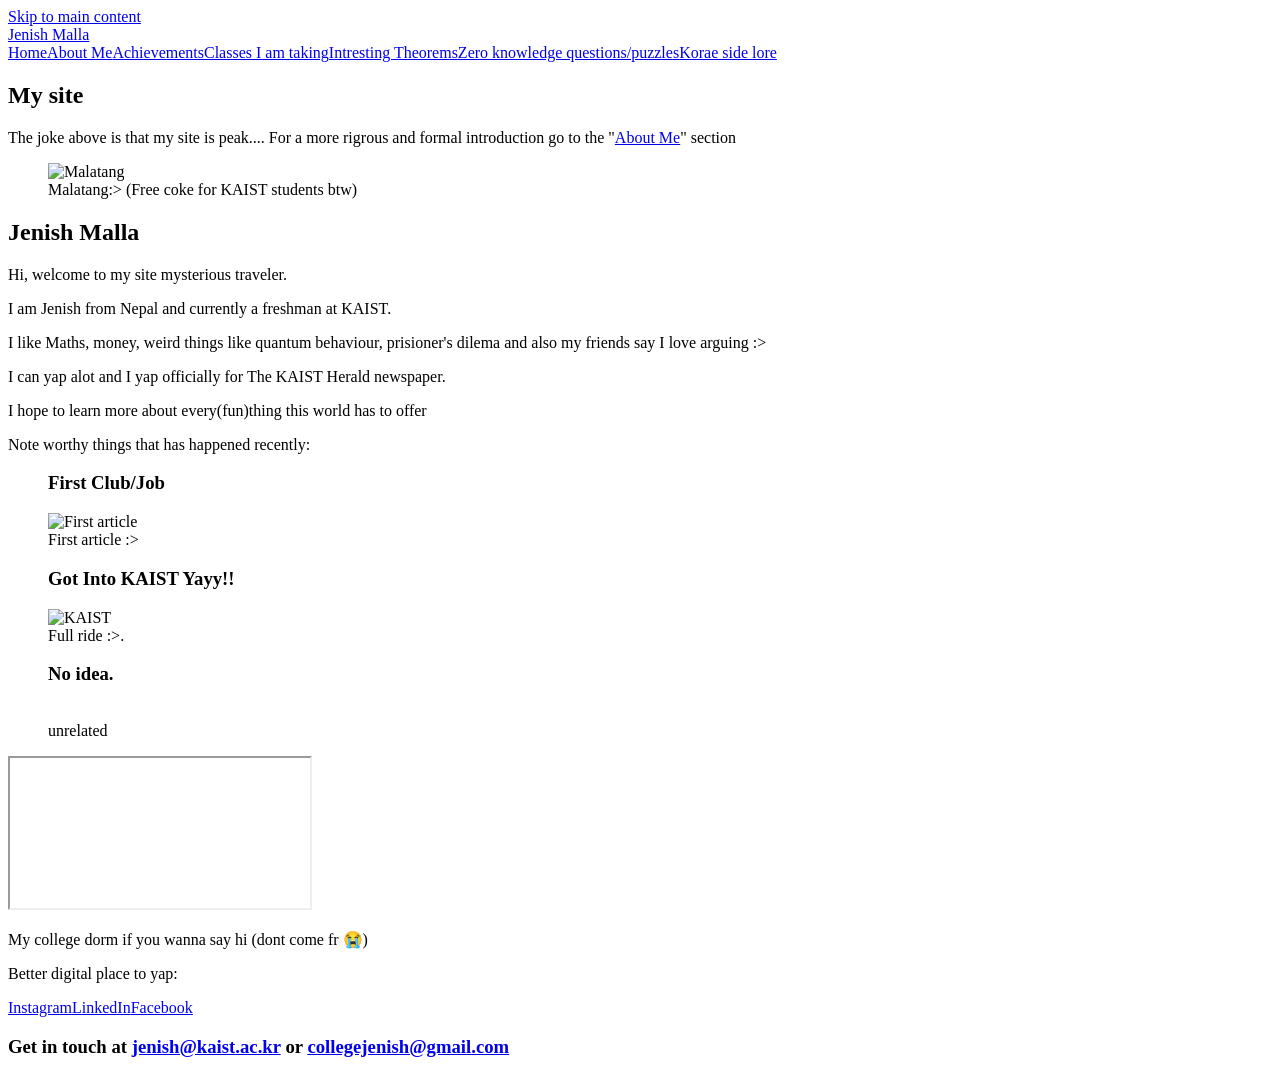
==== index.html @ 9435fa21 "Initial web commit" ====
<!doctype html>
<html lang="en"><head><meta charset="utf-8"><meta name="viewport" content="width=device-width, initial-scale=1">
<title>Jenish Malla</title><meta name="description" content="The joke above is that my site is peak.... For a more rigrous and formal introduction go to the "About Me" section">
<meta property="og:title" content="Jenish Malla"><meta property="og:description" content="The joke above is that my site is peak.... For a more rigrous and formal introduction go to the "About Me" section"><meta property="og:type" content="website"><meta property="og:image" content="https://sites.google.com/sitesv-images-rt/AMxu72sz3TacNTVAq_XIzCHwULqXtLnPaIJdTj80thknKOTr3LV2_f4bvRcqOreRA-nEP10ExGAYdsrzkusTVkuda0BaXIXYwQCCnaX5VAuSLjN8Xh365Q1VxtS74OX1yoAkSpNVx2vGC0ZtzoZ7aYxLaUoD9nvqlHPWVmjlk3dUx8YOaVUr_chDDZuh7yVuyvA=w16383">
<link rel="icon" href="assets/img/logo.png">
<link rel="preconnect" href="https://fonts.googleapis.com"><link rel="preconnect" href="https://fonts.gstatic.com" crossorigin>
<link rel="stylesheet" href="https://fonts.googleapis.com/css2?family=Bricolage+Grotesque:wght@500;700;800&family=Newsreader:ital,wght@0,400;0,600;1,400&display=swap">
<link rel="stylesheet" href="assets/style.css"></head><body>
<a class="skip" href="#main">Skip to main content</a>
<header class="top"><a class="brand" href="index.html"><img class="logo" src="assets/img/logo.png" data-fb="https://sites.google.com/sitesv-images-rt/AMxu72sz3TacNTVAq_XIzCHwULqXtLnPaIJdTj80thknKOTr3LV2_f4bvRcqOreRA-nEP10ExGAYdsrzkusTVkuda0BaXIXYwQCCnaX5VAuSLjN8Xh365Q1VxtS74OX1yoAkSpNVx2vGC0ZtzoZ7aYxLaUoD9nvqlHPWVmjlk3dUx8YOaVUr_chDDZuh7yVuyvA=w16383" alt="" loading="eager"><span>Jenish Malla</span></a><nav aria-label="Main"><a href="index.html" aria-current="page">Home</a><a href="about-me.html">About Me</a><a href="achievements.html">Achievements</a><a href="classes.html">Classes I am taking</a><a href="theorems.html">Intresting Theorems</a><a href="puzzles.html">Zero knowledge questions/puzzles</a><a href="korae-side-lore.html">Korae side lore</a></nav></header>
<main id="main">
<section class="hero"><h1>My site</h1><p>The joke above is that my site is peak.... For a more rigrous and formal introduction go to the "<a href="about-me.html">About Me</a>" section</p>
<figure><img class="wide" src="assets/img/hero.png" data-fb="https://sites.google.com/sitesv-images-rt/[base64]w1280" alt="Malatang" loading="eager"><figcaption>Malatang:&gt; (Free coke for KAIST students btw)</figcaption></figure></section>
<h2>Jenish Malla</h2>
<p>Hi, welcome to my site mysterious traveler.</p>
<p>I am Jenish from Nepal and currently a freshman at KAIST.</p>
<p>I like Maths, money, weird things like quantum behaviour, prisioner's dilema and also my friends say I love arguing :&gt;</p>
<p>I can yap alot and I yap officially for The KAIST Herald newspaper.</p>
<p>I hope to learn more about every(fun)thing this world has to offer</p>
<p>Note worthy things that has happened recently:</p>
<div class="events">
<figure><h3>First Club/Job</h3><img class="" src="assets/img/article.png" data-fb="https://sites.google.com/sitesv-images-rt/[base64]w1280" alt="First article" loading="lazy"><figcaption>First article :&gt;</figcaption></figure>
<figure><h3>Got Into KAIST Yayy!!</h3><img class="" src="assets/img/kaist.png" data-fb="https://sites.google.com/sitesv-images-rt/[base64]w1280" alt="KAIST" loading="lazy"><figcaption>Full ride :&gt;.</figcaption></figure>
<figure><h3>No idea.</h3><img class="" src="assets/img/noidea.png" data-fb="https://sites.google.com/sitesv-images-rt/[base64]w1280" alt="" loading="lazy"><figcaption>unrelated</figcaption></figure></div>
<div class="map"><iframe title="KAIST dorm map" loading="lazy" referrerpolicy="no-referrer-when-downgrade" src="https://maps.google.com/maps?hl=en-US&amp;ll=36.373794,127.357599&amp;output=embed&amp;q=36.373794,127.357599&amp;z=17"></iframe><p>My college dorm if you wanna say hi (dont come fr 😭)</p></div>
<p>Better digital place to yap:</p>
<p class="social"><a href="https://www.instagram.com/fakejenish/?hl=en-in">Instagram</a><a href="https://www.linkedin.com/in/fakejenish/">LinkedIn</a><a href="https://www.facebook.com/jenish.malla.180">Facebook</a></p></main>
<footer><h3>Get in touch at <a href="mailto:jenish@kaist.ac.kr">jenish@kaist.ac.kr</a> or <a href="mailto:collegejenish@gmail.com">collegejenish@gmail.com</a></h3></footer>
<script src="assets/main.js"></script></body></html>
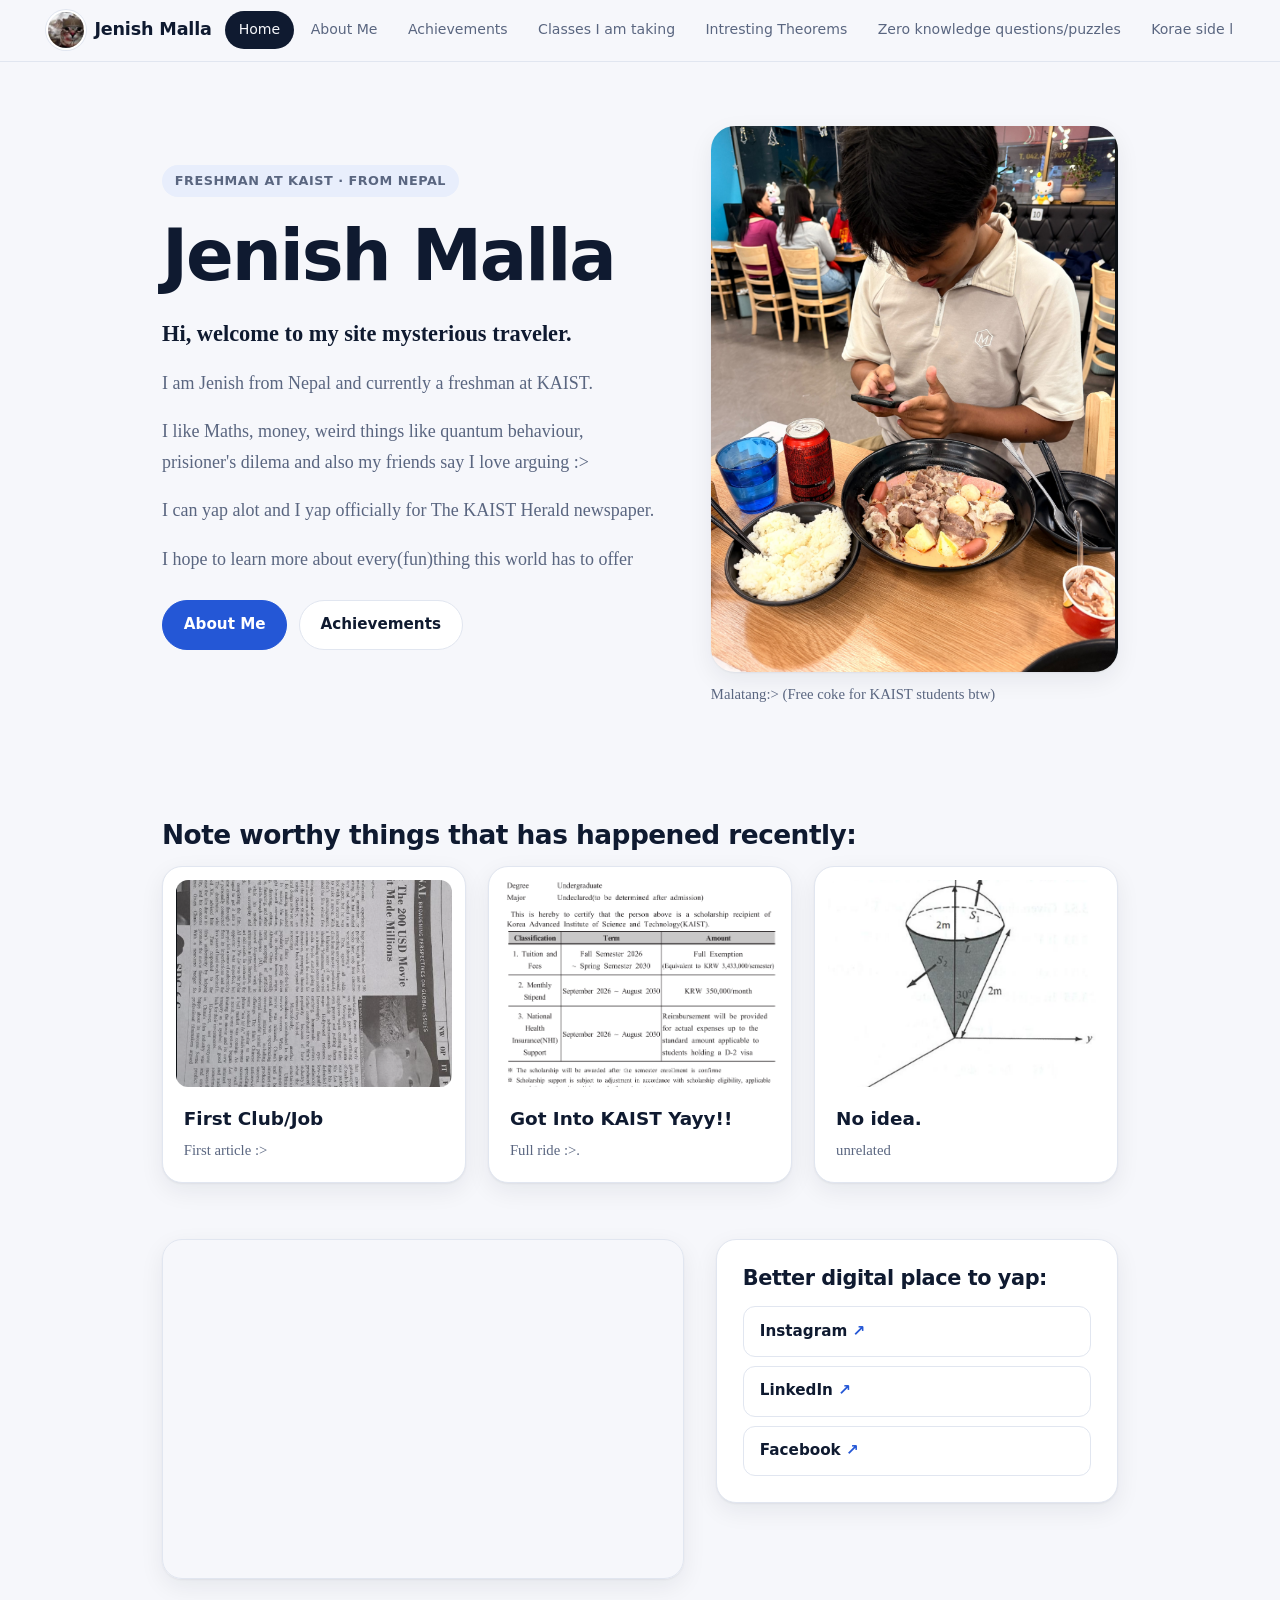
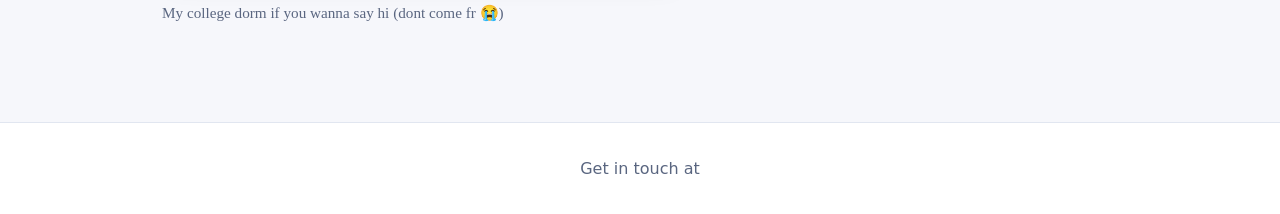
==== commit 8defa58d: "Update index.html" ====
--- a/index.html
+++ b/index.html
@@ -1,29 +1,81 @@
 <!doctype html>
 <html lang="en"><head><meta charset="utf-8"><meta name="viewport" content="width=device-width, initial-scale=1">
-<title>Jenish Malla</title><meta name="description" content="The joke above is that my site is peak.... For a more rigrous and formal introduction go to the "About Me" section">
-<meta property="og:title" content="Jenish Malla"><meta property="og:description" content="The joke above is that my site is peak.... For a more rigrous and formal introduction go to the "About Me" section"><meta property="og:type" content="website"><meta property="og:image" content="https://sites.google.com/sitesv-images-rt/AMxu72sz3TacNTVAq_XIzCHwULqXtLnPaIJdTj80thknKOTr3LV2_f4bvRcqOreRA-nEP10ExGAYdsrzkusTVkuda0BaXIXYwQCCnaX5VAuSLjN8Xh365Q1VxtS74OX1yoAkSpNVx2vGC0ZtzoZ7aYxLaUoD9nvqlHPWVmjlk3dUx8YOaVUr_chDDZuh7yVuyvA=w16383">
+<title>Jenish Malla</title>
+<meta name="description" content="Jenish Malla - freshman at KAIST from Nepal. Maths, money, quantum behaviour and prisoner's dilemma.">
+<meta property="og:title" content="Jenish Malla"><meta property="og:type" content="website">
+<meta property="og:description" content="Jenish Malla - freshman at KAIST from Nepal. Maths, money, quantum behaviour and prisoner's dilemma.">
+<meta property="og:image" content="https://fakejenish.github.io/assets/img/logo.png">
 <link rel="icon" href="assets/img/logo.png">
 <link rel="preconnect" href="https://fonts.googleapis.com"><link rel="preconnect" href="https://fonts.gstatic.com" crossorigin>
 <link rel="stylesheet" href="https://fonts.googleapis.com/css2?family=Bricolage+Grotesque:wght@500;700;800&family=Newsreader:ital,wght@0,400;0,600;1,400&display=swap">
-<link rel="stylesheet" href="assets/style.css"></head><body>
+<link rel="stylesheet" href="assets/style.css">
+<style>
+:root{--bg:#f6f7fb;--panel:#fff;--ink:#0f1a30;--mute:#5a6680;--acc:#2457d6;--acc2:#e8eefc;--line:#e1e6f0;--r:16px;--sh:0 1px 2px rgba(15,26,48,.05),0 8px 24px rgba(15,26,48,.07)}
+@media(prefers-color-scheme:dark){:root{--bg:#0a101e;--panel:#121a2d;--ink:#eaeffa;--mute:#9aa8c4;--acc:#7aa5ff;--acc2:#18233f;--line:#222d48;--sh:0 1px 2px rgba(0,0,0,.3),0 8px 24px rgba(0,0,0,.35)}}
+*{box-sizing:border-box}html{scroll-behavior:smooth}
+body{margin:0;background:var(--bg);color:var(--ink);font:18px/1.7 Newsreader,Georgia,serif;-webkit-font-smoothing:antialiased}
+h1,h2,h3,.brand,nav,.btn,.eyebrow,.social a{font-family:"Bricolage Grotesque",system-ui,sans-serif}
+a{color:var(--acc);text-underline-offset:3px}a:focus-visible{outline:3px solid var(--acc);outline-offset:2px;border-radius:6px}
+.skip{position:absolute;left:-999px}.skip:focus{left:8px;top:8px;background:var(--panel);padding:8px 12px;z-index:9}
+.top{position:sticky;top:0;z-index:5;display:flex;gap:1.2rem;align-items:center;padding:.7rem clamp(1rem,4vw,3rem);background:color-mix(in srgb,var(--bg) 85%,transparent);backdrop-filter:saturate(1.4) blur(12px);border-bottom:1px solid var(--line)}
+.brand{display:flex;align-items:center;gap:.65rem;font-weight:800;font-size:1.1rem;color:var(--ink);text-decoration:none;white-space:nowrap;letter-spacing:-.01em}
+.logo{width:36px;height:36px;border-radius:50%;object-fit:cover;background:var(--line);box-shadow:0 0 0 2px var(--panel),0 0 0 3px var(--line)}
+nav{display:flex;gap:.2rem;overflow-x:auto;scrollbar-width:none;margin-left:auto}nav::-webkit-scrollbar{display:none}
+nav a{padding:.45rem .85rem;border-radius:999px;color:var(--mute);text-decoration:none;font-size:.88rem;font-weight:500;white-space:nowrap;transition:.15s}
+nav a:hover{color:var(--ink);background:var(--acc2)}nav a[aria-current=page]{background:var(--ink);color:var(--bg)}
+main{max-width:1020px;margin:0 auto;padding:3rem clamp(1rem,4vw,2rem) 4rem}
+h1{font-size:clamp(2.6rem,6.5vw,4.4rem);line-height:1.05;letter-spacing:-.03em;margin:.1em 0 .35em;font-weight:800}
+h2{font-size:1.65rem;margin:0 0 1rem;font-weight:700;letter-spacing:-.02em;line-height:1.2}
+h3{font-size:1.15rem;font-weight:700}
+p,li{max-width:66ch}
+figure{margin:0}figcaption{color:var(--mute);font-size:.92rem;margin-top:.6rem}
+img{display:block;max-width:100%;height:auto;border-radius:var(--r);background:var(--line)}img.logo{border-radius:50%}
+.hero{display:grid;grid-template-columns:1.1fr .9fr;gap:clamp(1.5rem,4vw,3.5rem);align-items:center;padding:1rem 0 3.5rem}
+.eyebrow{display:inline-block;margin:0 0 1rem;padding:.3rem .8rem;border-radius:999px;background:var(--acc2);color:var(--acc);font-size:.8rem;font-weight:700;letter-spacing:.04em;text-transform:uppercase}
+.lead{font-size:1.4rem;line-height:1.4;color:var(--ink);font-weight:600;margin-bottom:1rem}
+.hero p{color:var(--mute)}.hero p.lead{color:var(--ink)}
+.hero-img img{width:100%;border-radius:24px;box-shadow:var(--sh)}
+.cta{display:flex;gap:.7rem;flex-wrap:wrap;margin-top:1.6rem}
+.btn{display:inline-block;padding:.7rem 1.3rem;border-radius:999px;border:1px solid var(--line);background:var(--panel);color:var(--ink);text-decoration:none;font-weight:600;font-size:.95rem;transition:.15s}
+.btn:hover{transform:translateY(-2px);border-color:var(--acc)}.btn.primary{background:var(--acc);border-color:var(--acc);color:#fff}
+section+section{margin-top:3.5rem}
+.events{display:grid;grid-template-columns:repeat(auto-fit,minmax(250px,1fr));gap:1.4rem}
+.events figure{display:flex;flex-direction:column;background:var(--panel);border:1px solid var(--line);border-radius:20px;padding:.8rem .8rem 1.2rem;box-shadow:var(--sh);transition:.2s}
+.events figure:hover{transform:translateY(-4px)}
+.events img{aspect-ratio:4/3;object-fit:cover;border-radius:12px}
+.events h3{margin:1rem .5rem .2rem}.events figcaption{margin:0 .5rem}
+.find{display:grid;grid-template-columns:1.3fr 1fr;gap:2rem;align-items:start}
+.map iframe{width:100%;height:340px;border:1px solid var(--line);border-radius:20px;box-shadow:var(--sh)}
+.map p{color:var(--mute);font-size:.95rem;margin:.7rem 0 0}
+.yap{background:var(--panel);border:1px solid var(--line);border-radius:20px;padding:1.6rem;box-shadow:var(--sh)}.yap h2{font-size:1.3rem}
+.social{display:flex;flex-direction:column;gap:.6rem;margin:0}
+.social a{padding:.7rem 1rem;border:1px solid var(--line);border-radius:12px;text-decoration:none;font-weight:600;color:var(--ink);transition:.15s}
+.social a::after{content:" \2197";color:var(--acc)}.social a:hover{border-color:var(--acc);background:var(--acc2)}
+footer{margin-top:2rem;border-top:1px solid var(--line);padding:2rem clamp(1rem,4vw,3rem);text-align:center;background:var(--panel)}
+footer h3{margin:0;font-size:1rem;font-weight:500;color:var(--mute)}
+@media(max-width:760px){body{font-size:17px}.hero,.find{grid-template-columns:1fr}.hero-img{order:-1}.top{flex-direction:column;align-items:flex-start;gap:.5rem}nav{margin-left:0;width:100%}}
+@media(prefers-reduced-motion:reduce){*{transition:none!important}html{scroll-behavior:auto}}
+</style></head><body>
 <a class="skip" href="#main">Skip to main content</a>
-<header class="top"><a class="brand" href="index.html"><img class="logo" src="assets/img/logo.png" data-fb="https://sites.google.com/sitesv-images-rt/AMxu72sz3TacNTVAq_XIzCHwULqXtLnPaIJdTj80thknKOTr3LV2_f4bvRcqOreRA-nEP10ExGAYdsrzkusTVkuda0BaXIXYwQCCnaX5VAuSLjN8Xh365Q1VxtS74OX1yoAkSpNVx2vGC0ZtzoZ7aYxLaUoD9nvqlHPWVmjlk3dUx8YOaVUr_chDDZuh7yVuyvA=w16383" alt="" loading="eager"><span>Jenish Malla</span></a><nav aria-label="Main"><a href="index.html" aria-current="page">Home</a><a href="about-me.html">About Me</a><a href="achievements.html">Achievements</a><a href="classes.html">Classes I am taking</a><a href="theorems.html">Intresting Theorems</a><a href="puzzles.html">Zero knowledge questions/puzzles</a><a href="korae-side-lore.html">Korae side lore</a></nav></header>
+<header class="top"><a class="brand" href="index.html"><img class="logo" src="assets/img/logo.png" alt="" loading="eager"><span>Jenish Malla</span></a><nav aria-label="Main"><a href="index.html" aria-current="page">Home</a><a href="about-me.html">About Me</a><a href="achievements.html">Achievements</a><a href="classes.html">Classes I am taking</a><a href="theorems.html">Intresting Theorems</a><a href="puzzles.html">Zero knowledge questions/puzzles</a><a href="korae-side-lore.html">Korae side lore</a></nav></header>
 <main id="main">
-<section class="hero"><h1>My site</h1><p>The joke above is that my site is peak.... For a more rigrous and formal introduction go to the "<a href="about-me.html">About Me</a>" section</p>
-<figure><img class="wide" src="assets/img/hero.png" data-fb="https://sites.google.com/sitesv-images-rt/[base64]w1280" alt="Malatang" loading="eager"><figcaption>Malatang:&gt; (Free coke for KAIST students btw)</figcaption></figure></section>
-<h2>Jenish Malla</h2>
-<p>Hi, welcome to my site mysterious traveler.</p>
+<section class="hero">
+<div class="hero-text"><p class="eyebrow">Freshman at KAIST &middot; From Nepal</p>
+<h1>Jenish Malla</h1>
+<p class="lead">Hi, welcome to my site mysterious traveler.</p>
 <p>I am Jenish from Nepal and currently a freshman at KAIST.</p>
 <p>I like Maths, money, weird things like quantum behaviour, prisioner's dilema and also my friends say I love arguing :&gt;</p>
 <p>I can yap alot and I yap officially for The KAIST Herald newspaper.</p>
 <p>I hope to learn more about every(fun)thing this world has to offer</p>
-<p>Note worthy things that has happened recently:</p>
+<p class="cta"><a class="btn primary" href="about-me.html">About Me</a><a class="btn" href="achievements.html">Achievements</a></p></div>
+<figure class="hero-img"><img src="assets/img/hero.png" alt="Malatang" loading="eager"><figcaption>Malatang:&gt; (Free coke for KAIST students btw)</figcaption></figure>
+</section>
+<section><h2>Note worthy things that has happened recently:</h2>
 <div class="events">
-<figure><h3>First Club/Job</h3><img class="" src="assets/img/article.png" data-fb="https://sites.google.com/sitesv-images-rt/[base64]w1280" alt="First article" loading="lazy"><figcaption>First article :&gt;</figcaption></figure>
-<figure><h3>Got Into KAIST Yayy!!</h3><img class="" src="assets/img/kaist.png" data-fb="https://sites.google.com/sitesv-images-rt/[base64]w1280" alt="KAIST" loading="lazy"><figcaption>Full ride :&gt;.</figcaption></figure>
-<figure><h3>No idea.</h3><img class="" src="assets/img/noidea.png" data-fb="https://sites.google.com/sitesv-images-rt/[base64]w1280" alt="" loading="lazy"><figcaption>unrelated</figcaption></figure></div>
-<div class="map"><iframe title="KAIST dorm map" loading="lazy" referrerpolicy="no-referrer-when-downgrade" src="https://maps.google.com/maps?hl=en-US&amp;ll=36.373794,127.357599&amp;output=embed&amp;q=36.373794,127.357599&amp;z=17"></iframe><p>My college dorm if you wanna say hi (dont come fr 😭)</p></div>
-<p>Better digital place to yap:</p>
-<p class="social"><a href="https://www.instagram.com/fakejenish/?hl=en-in">Instagram</a><a href="https://www.linkedin.com/in/fakejenish/">LinkedIn</a><a href="https://www.facebook.com/jenish.malla.180">Facebook</a></p></main>
-<footer><h3>Get in touch at <a href="mailto:jenish@kaist.ac.kr">jenish@kaist.ac.kr</a> or <a href="mailto:collegejenish@gmail.com">collegejenish@gmail.com</a></h3></footer>
-<script src="assets/main.js"></script></body></html>+<figure><img src="assets/img/article.png" alt="First article" loading="lazy"><h3>First Club/Job</h3><figcaption>First article :&gt;</figcaption></figure>
+<figure><img src="assets/img/kaist.png" alt="KAIST" loading="lazy"><h3>Got Into KAIST Yayy!!</h3><figcaption>Full ride :&gt;.</figcaption></figure>
+<figure><img src="assets/img/noidea.png" alt="" loading="lazy"><h3>No idea.</h3><figcaption>unrelated</figcaption></figure></div></section>
+<section class="find"><div class="map"><iframe title="KAIST dorm map" loading="lazy" referrerpolicy="no-referrer-when-downgrade" src="https://maps.google.com/maps?hl=en-US&amp;ll=36.373794,127.357599&amp;output=embed&amp;q=36.373794,127.357599&amp;z=17"></iframe><p>My college dorm if you wanna say hi (dont come fr &#128557;)</p></div>
+<div class="yap"><h2>Better digital place to yap:</h2><p class="social"><a href="https://www.instagram.com/fakejenish/?hl=en-in">Instagram</a><a href="https://www.linkedin.com/in/fakejenish/">LinkedIn</a><a href="https://www.facebook.com/jenish.malla.180">Facebook</a></p></div></section>
+</main>
+<footer><h3>Get in touch at <a
--- a/assets/style.css
+++ b/assets/style.css
@@ -0,0 +1,33 @@
+:root{--bg:#f5f7fb;--panel:#fff;--ink:#14213d;--mute:#56627a;--acc:#1b5fd1;--line:#d9dfec;--r:14px}
+@media(prefers-color-scheme:dark){:root{--bg:#0e1424;--panel:#161e33;--ink:#e8ecf6;--mute:#9aa6c0;--acc:#7fb0ff;--line:#26314d}}
+*{box-sizing:border-box}html{scroll-behavior:smooth}
+body{margin:0;background:var(--bg);color:var(--ink);font:19px/1.65 Newsreader,Georgia,serif}
+h1,h2,h3,.brand,nav{font-family:"Bricolage Grotesque",system-ui,sans-serif}
+a{color:var(--acc);text-underline-offset:3px}a:focus-visible{outline:3px solid var(--acc);outline-offset:2px;border-radius:4px}
+.skip{position:absolute;left:-999px}.skip:focus{left:8px;top:8px;background:var(--panel);padding:8px 12px;z-index:9}
+.top{position:sticky;top:0;z-index:5;display:flex;gap:1.2rem;align-items:center;padding:.6rem clamp(1rem,4vw,3rem);background:color-mix(in srgb,var(--bg) 88%,transparent);backdrop-filter:blur(10px);border-bottom:1px solid var(--line)}
+.brand{display:flex;align-items:center;gap:.6rem;font-weight:800;font-size:1.15rem;color:var(--ink);text-decoration:none;white-space:nowrap}
+.logo{width:36px;height:36px;border-radius:50%;object-fit:cover;background:var(--line)}
+nav{display:flex;gap:.25rem;overflow-x:auto;scrollbar-width:thin;margin-left:auto}
+nav a{padding:.45rem .8rem;border-radius:999px;color:var(--mute);text-decoration:none;font-size:.9rem;font-weight:500;white-space:nowrap}
+nav a:hover{color:var(--ink);background:var(--line)}nav a[aria-current=page]{background:var(--acc);color:var(--bg)}
+main{max-width:860px;margin:0 auto;padding:2.5rem clamp(1rem,4vw,2rem) 3rem}
+h1{font-size:clamp(2.2rem,6vw,3.6rem);line-height:1.05;letter-spacing:-.02em;margin:.2em 0 .5em;font-weight:800}
+h2{font-size:1.8rem;margin:2.2em 0 .5em;font-weight:700;letter-spacing:-.01em}
+h3{font-size:1.2rem;margin:1.6em 0 .4em;font-weight:700}
+p,li{max-width:68ch}li{margin:.35em 0}ol,ul{padding-left:1.4em}
+figure{margin:1.5rem 0}figcaption{color:var(--mute);font-size:.95rem;margin-top:.5rem}
+img{display:block;max-width:100%;height:auto;border-radius:var(--r);background:var(--line)}img.logo{border-radius:50%}
+.wide{width:100%}
+.events{display:grid;grid-template-columns:repeat(auto-fit,minmax(230px,1fr));gap:1.2rem;margin:1rem 0}
+.events figure{margin:0;background:var(--panel);border:1px solid var(--line);border-radius:var(--r);padding:1rem}
+.events h3{margin:.1em 0 .6em}.events img{aspect-ratio:4/3;object-fit:cover}
+.map iframe{width:100%;height:340px;border:1px solid var(--line);border-radius:var(--r)}
+.social{display:flex;gap:.6rem;flex-wrap:wrap}.social a{padding:.5rem 1rem;border:1px solid var(--line);border-radius:999px;background:var(--panel);text-decoration:none;font-family:"Bricolage Grotesque",sans-serif;font-size:.95rem}
+.social a:hover{border-color:var(--acc)}
+.note{color:var(--mute);font-size:.95rem}
+.puz>li{background:var(--panel);border:1px solid var(--line);border-radius:var(--r);padding:1rem 1.2rem;margin:1rem 0;max-width:none}
+footer{border-top:1px solid var(--line);padding:1.6rem clamp(1rem,4vw,3rem);text-align:center}
+footer h3{margin:0;font-size:1rem;font-weight:500}
+@media(max-width:640px){body{font-size:17.5px}.top{flex-direction:column;align-items:flex-start;gap:.4rem}nav{margin-left:0;width:100%}}
+@media(prefers-reduced-motion:reduce){html{scroll-behavior:auto}}
